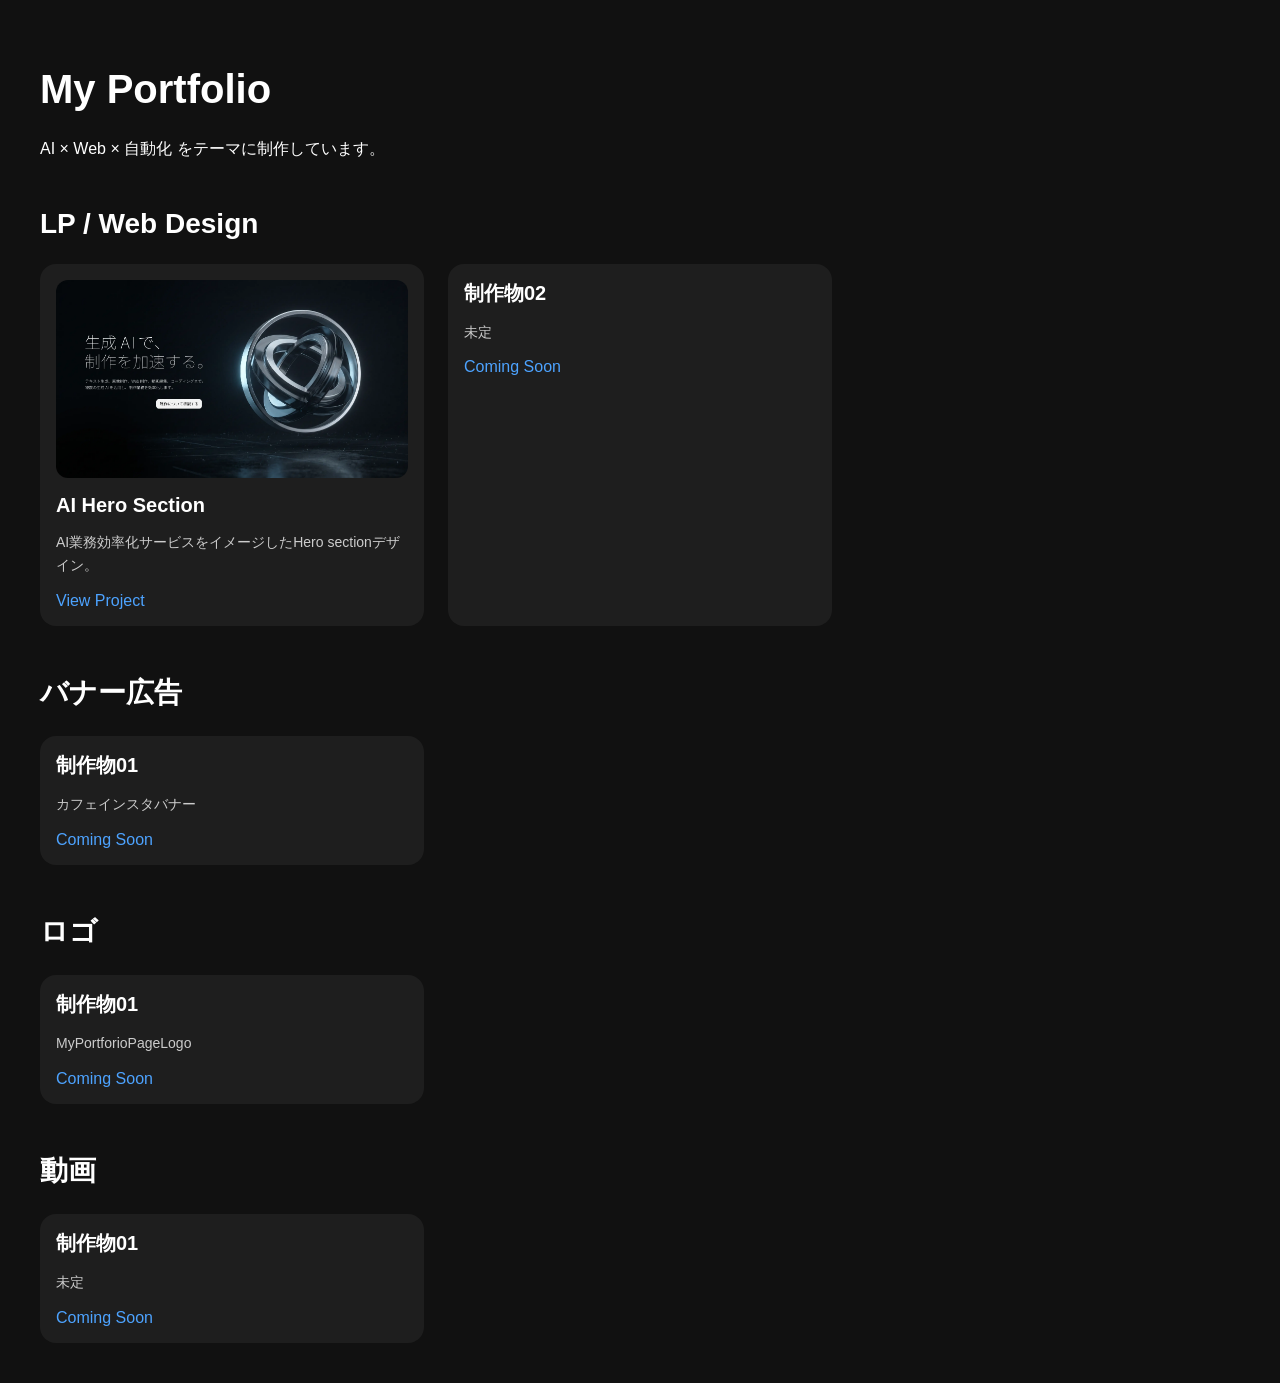
==== index.html @ 08ebc043 "Update index.html" ====
<!DOCTYPE html>
<html lang="ja">
<head>
  <meta charset="UTF-8">
  <meta name="viewport" content="width=device-width, initial-scale=1.0">
  <title>My Portfolio</title>

  <link rel="stylesheet" href="style.css">
</head>

<body>

  <h1>My Portfolio</h1>

  <p>
    AI × Web × 自動化 をテーマに制作しています。
  </p>

  <section class="work-section">
    <h2>LP / Web Design</h2>

    <div class="category-box">
    
      <div class="work-grid">

        <div class="work-card">
          <div class="thumb-box">
            <img src="./works/hero-section-01/hero-thumb.webp" alt="AI Hero Section">
          </div>

          <h3>AI Hero Section</h3>

          <p>
            AI業務効率化サービスをイメージしたHero sectionデザイン。
          </p>

          <a href="./works/hero-section-01/">
            View Project
          </a>
        </div>

        <div class="work-card">
          <h3>制作物02</h3>
          <p>未定</p>
          <a href="#">Coming Soon</a>
        </div>

      </div>
      
    </div>
      
  </section>

  <section class="work-section">
    <h2>バナー広告</h2>

    <div class="category-box">

      <div class="work-grid">

        <div class="work-card">
          <h3>制作物01</h3>
          <p>カフェインスタバナー</p>
          <a href="#">Coming Soon</a>
        </div>
      
      </div>
        
    </div>

  </section>

  <section class="work-section">
    <h2>ロゴ</h2>

    <div class="category-box">

      <div class="work-grid">

        <div class="work-card">
          <h3>制作物01</h3>
          <p>MyPortforioPageLogo</p>
          <a href="#">Coming Soon</a>
        </div>
      
      </div>

    </div>

  </section>

  <section class="work-section">
    <h2>動画</h2>

    <div class="category-box">

      <div class="work-grid">

        <div class="work-card">
          <h3>制作物01</h3>
          <p>未定</p>
          <a href="#">Coming Soon</a>
        </div>

      </div>

    </div>

  </section>
  

</body>
</html>
---- style.css ----
body {
  font-family: Arial, sans-serif;
  background: #111;
  color: white;
  margin: 0;
  padding: 40px;
}

h1 {
  font-size: 40px;
}

a {
  color: #4da3ff;
}

.work-section {
  margin-top: 48px;
}

.work-section h2 {
  font-size: 28px;
  margin-bottom: 24px;
}

.work-grid {
  display: grid;
  grid-template-columns: repeat(3, 1fr);
  gap: 24px;
}

.work-card {
  background: #1e1e1e;
  border-radius: 16px;
  padding: 16px;
  overflow: hidden;
}

.thumb-box {
  width: 100%;
  aspect-ratio: 16 / 9;
  overflow: hidden;
  border-radius: 12px;
  background: #222;
  margin-bottom: 16px;
}

.thumb-box img {
  width: 100%;
  height: 100%;
  object-fit: cover;
  display: block;
}

.work-card h3 {
  font-size: 20px;
  margin: 0 0 8px;
}

.work-card p {
  font-size: 14px;
  line-height: 1.7;
  color: #ccc;
}

.work-card a {
  color: #4da3ff;
  text-decoration: none;
}

@media (max-width: 900px) {
  .work-grid {
    grid-template-columns: repeat(2, 1fr);
  }
}

@media (max-width: 600px) {
  .work-grid {
    grid-template-columns: 1fr;
  }
}
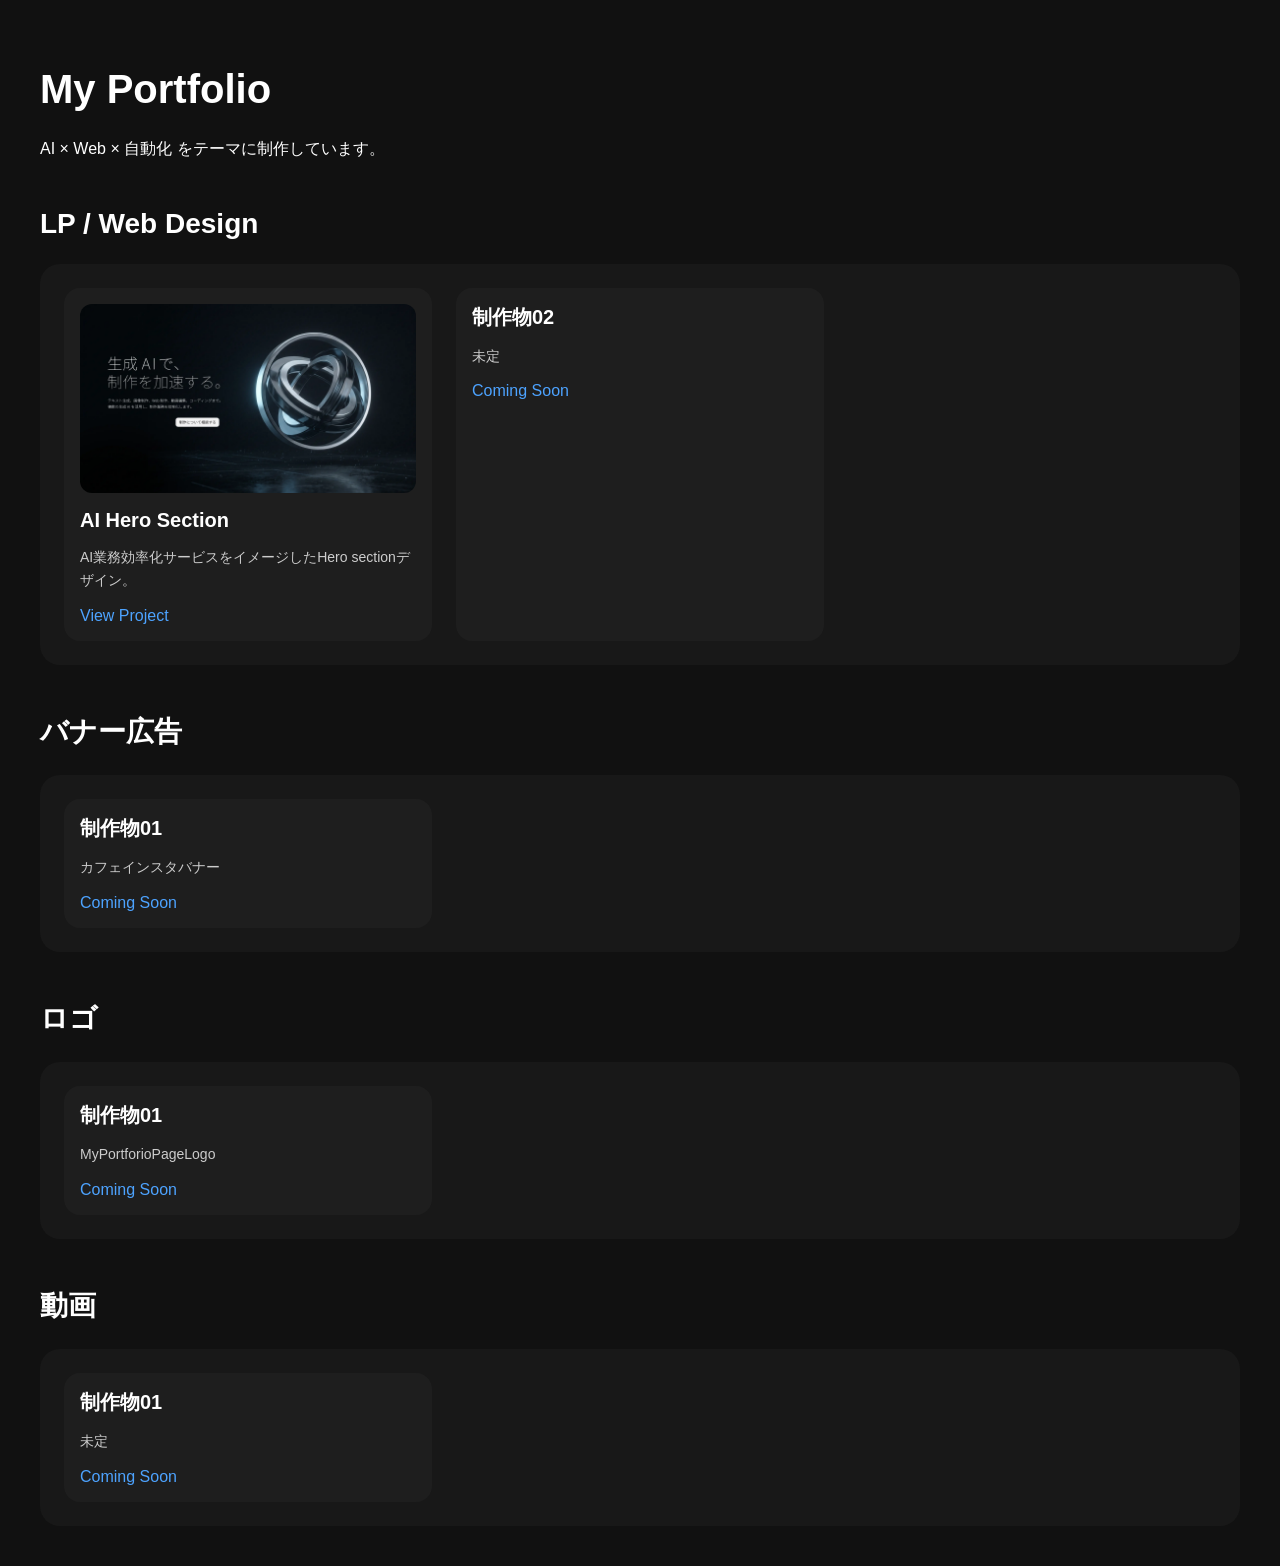
==== commit bb209494: "Update index.html" ====
--- a/index.html
+++ b/index.html
@@ -20,7 +20,6 @@
     <h2>LP / Web Design</h2>
 
     <div class="category-box">
-    
       <div class="work-grid">
 
         <div class="work-card">
@@ -29,14 +28,9 @@
           </div>
 
           <h3>AI Hero Section</h3>
+          <p>AI業務効率化サービスをイメージしたHero sectionデザイン。</p>
 
-          <p>
-            AI業務効率化サービスをイメージしたHero sectionデザイン。
-          </p>
-
-          <a href="./works/hero-section-01/">
-            View Project
-          </a>
+          <a href="./works/hero-section-01/">View Project</a>
         </div>
 
         <div class="work-card">
@@ -46,9 +40,7 @@
         </div>
 
       </div>
-      
     </div>
-      
   </section>
 
   <section class="work-section">
--- a/style.css
+++ b/style.css
@@ -21,6 +21,12 @@
 .work-section h2 {
   font-size: 28px;
   margin-bottom: 24px;
+}
+
+.category-box {
+  background: #181818;
+  border-radius: 20px;
+  padding: 24px;
 }
 
 .work-grid {
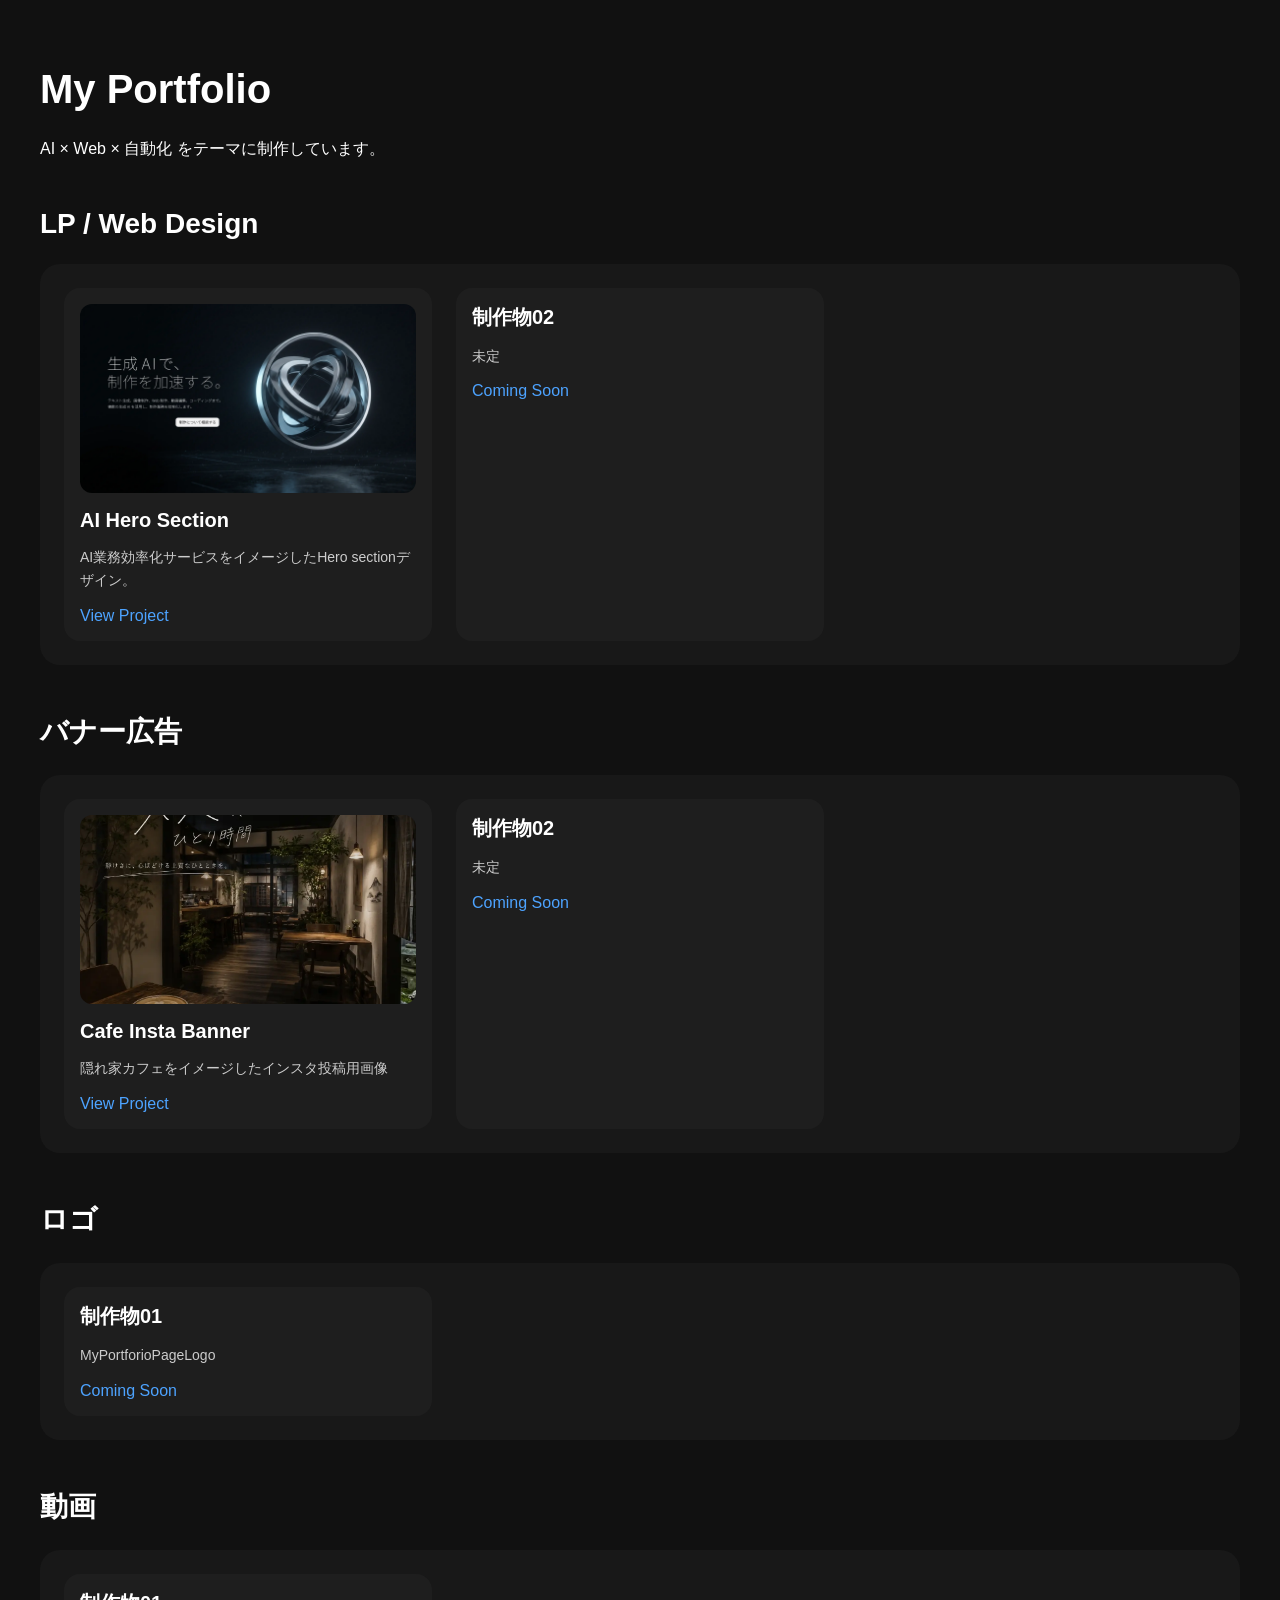
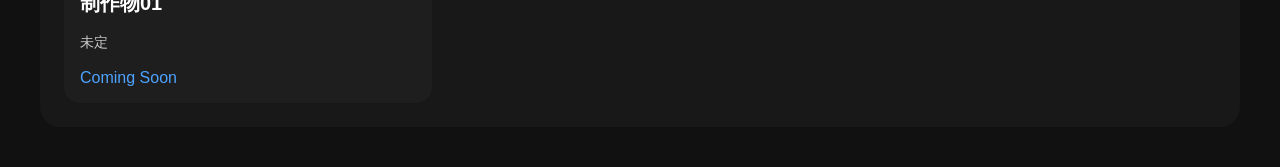
==== commit e7e4a822: "Update index.html" ====
--- a/index.html
+++ b/index.html
@@ -47,15 +47,24 @@
     <h2>バナー広告</h2>
 
     <div class="category-box">
-
       <div class="work-grid">
 
         <div class="work-card">
-          <h3>制作物01</h3>
-          <p>カフェインスタバナー</p>
+          <div class="thumb-box">
+            <img src="./works/banner-service-01/Insta_banner_cafe.webp" alt="Cafe Insta Banner">
+          </div>
+
+          <h3>Cafe Insta Banner</h3>
+          <p>隠れ家カフェをイメージしたインスタ投稿用画像</p>
+          <a href="./works/banner-service-01/">View Project</a>
+        </div>
+      
+        <div class="work-card">
+          <h3>制作物02</h3>
+          <p>未定</p>
           <a href="#">Coming Soon</a>
         </div>
-      
+
       </div>
         
     </div>
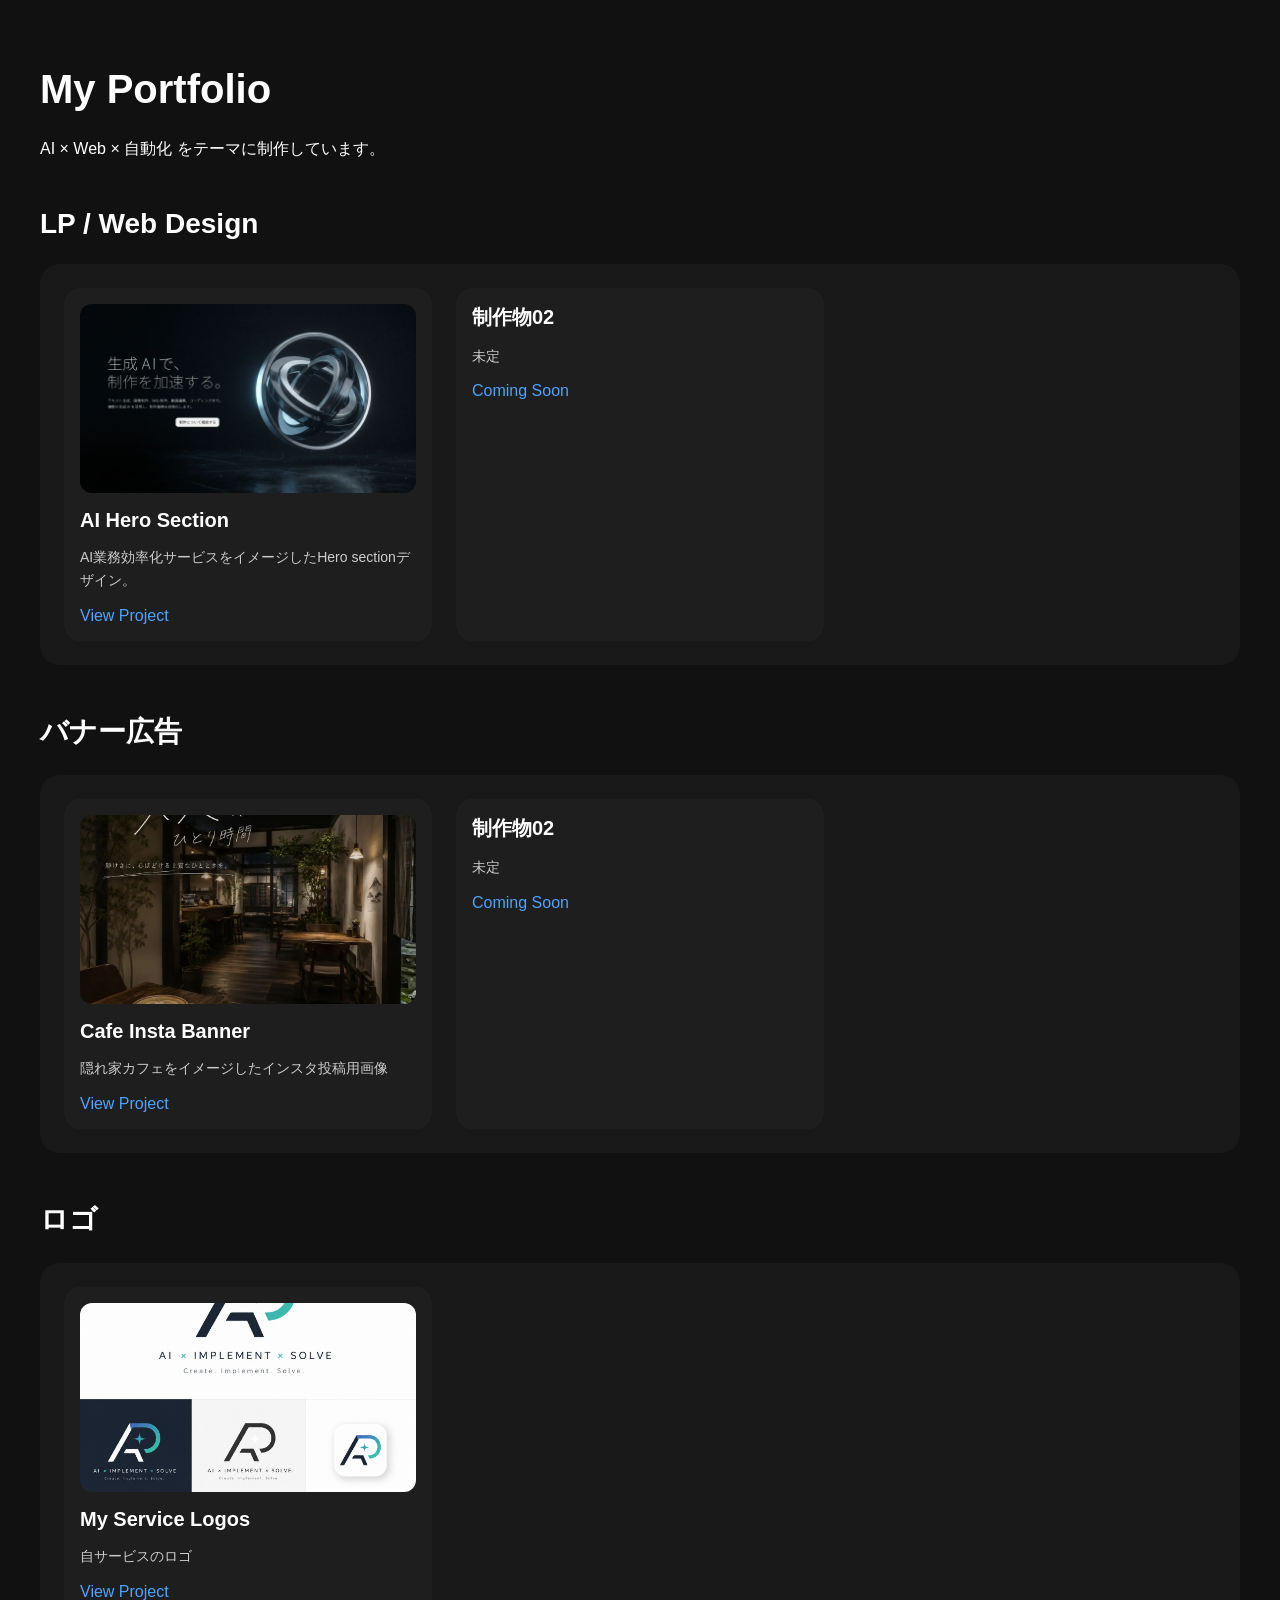
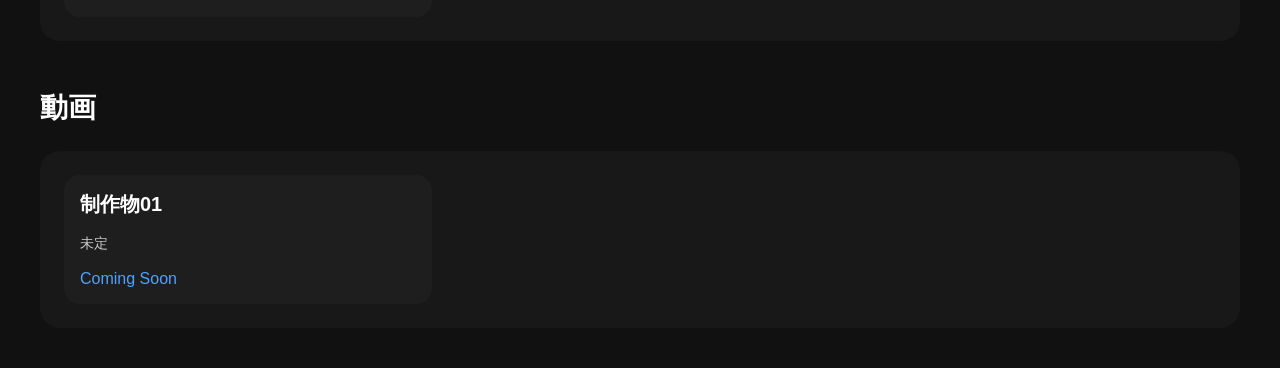
==== commit 23d7d549: "Update index.html" ====
--- a/index.html
+++ b/index.html
@@ -5,6 +5,10 @@
   <meta name="viewport" content="width=device-width, initial-scale=1.0">
   <title>My Portfolio</title>
 
+  <!-- favicon -->
+  <link rel="icon" href="/portfolio-site/icon/favicon.ico" sizes="any">
+  <link rel="icon" href="/portfolio-site/icon/favicon.svg" type="image/svg+xml">
+  
   <link rel="stylesheet" href="style.css">
 </head>
 
@@ -79,11 +83,15 @@
       <div class="work-grid">
 
         <div class="work-card">
-          <h3>制作物01</h3>
-          <p>MyPortforioPageLogo</p>
-          <a href="#">Coming Soon</a>
+          <div class="thumb-box">
+            <img src="./works/logos-myicon-01/MyServiceLogo.png" alt="My Service Logos">
+          </div>
+
+          <h3>My Service Logos</h3>
+          <p>自サービスのロゴ</p>
+          <a href="./works/logos-myicon-01/">View Project</a>
         </div>
-      
+       
       </div>
 
     </div>
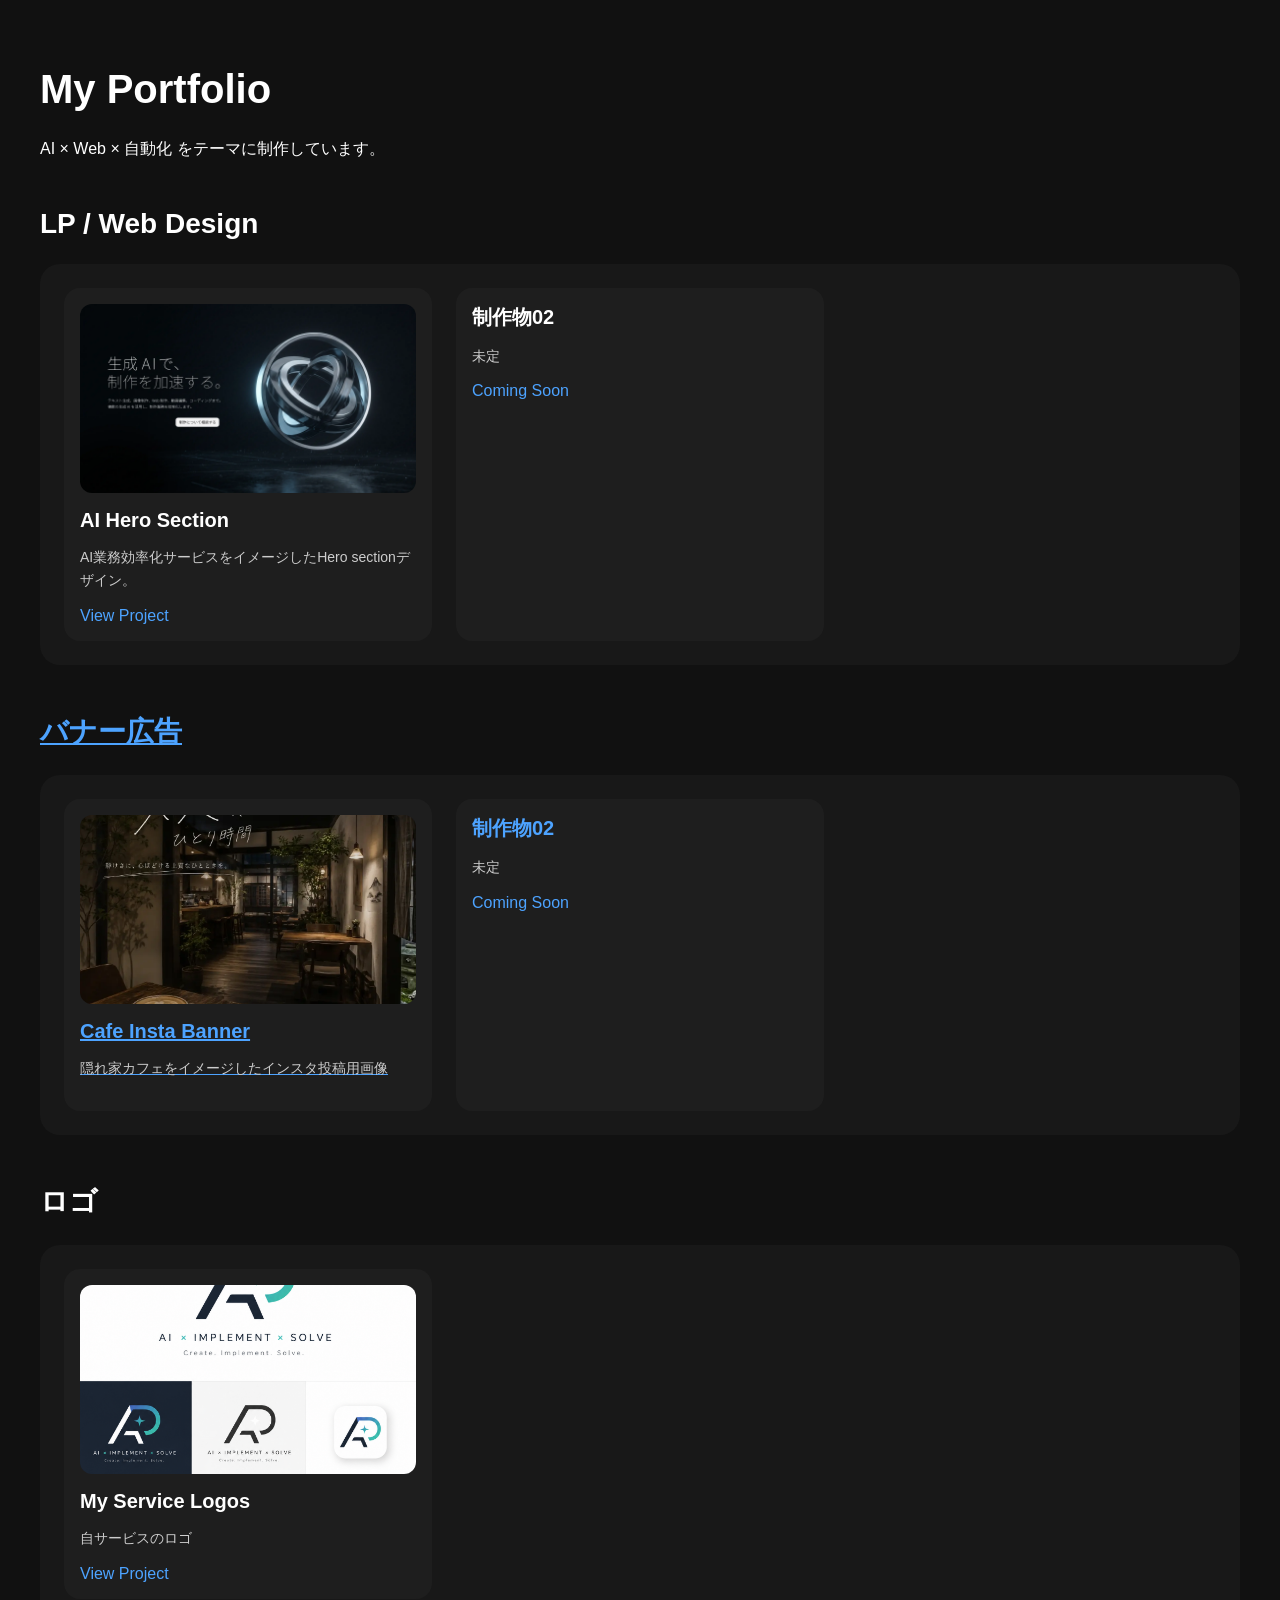
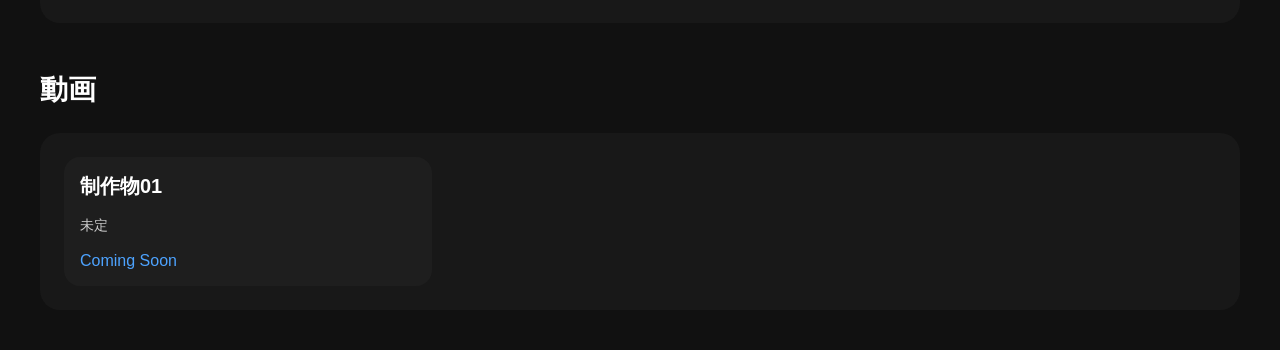
==== commit e7c19862: "Update index.html" ====
--- a/index.html
+++ b/index.html
@@ -47,6 +47,7 @@
     </div>
   </section>
 
+  <a href="./works/banner-service-01/">
   <section class="work-section">
     <h2>バナー広告</h2>
 
@@ -60,7 +61,7 @@
 
           <h3>Cafe Insta Banner</h3>
           <p>隠れ家カフェをイメージしたインスタ投稿用画像</p>
-          <a href="./works/banner-service-01/">View Project</a>
+          <!--<a href="./works/banner-service-01/">View Project</a>-->
         </div>
       
         <div class="work-card">
@@ -74,6 +75,7 @@
     </div>
 
   </section>
+  </a>  
 
   <section class="work-section">
     <h2>ロゴ</h2>
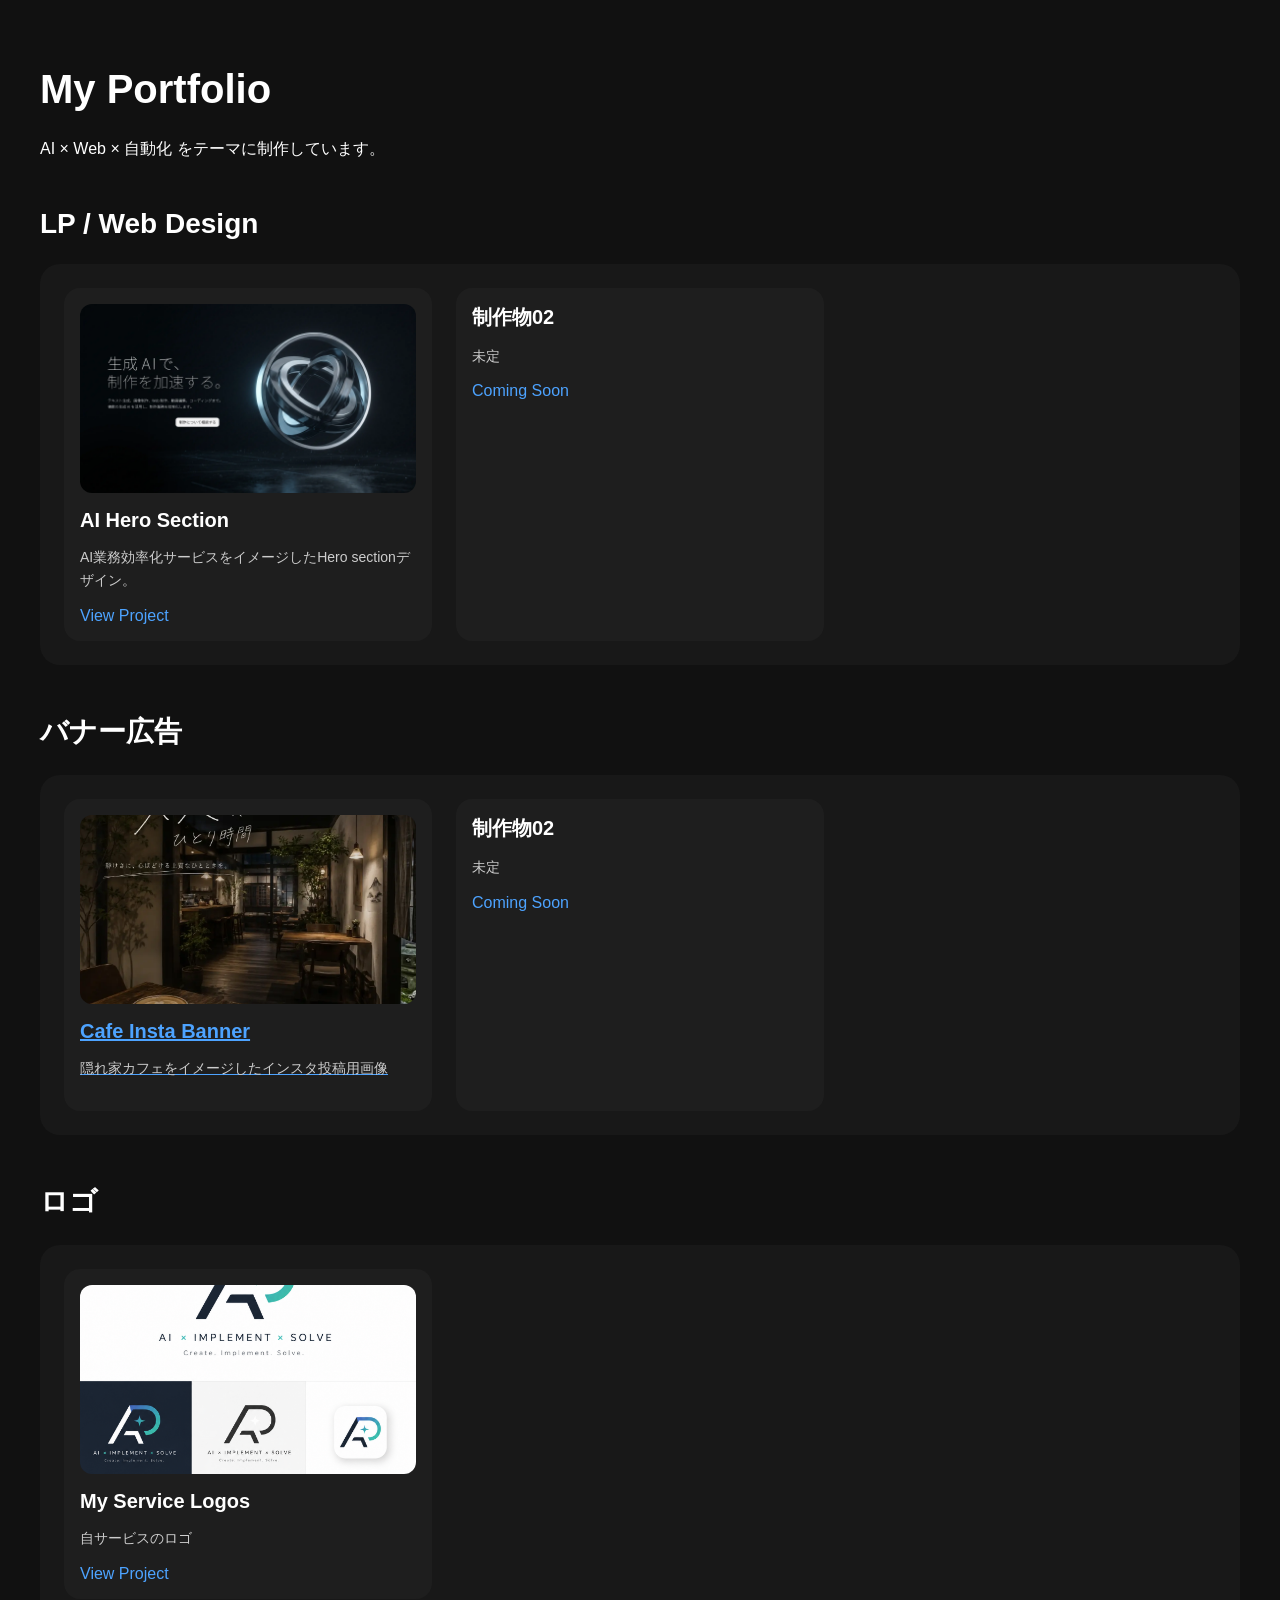
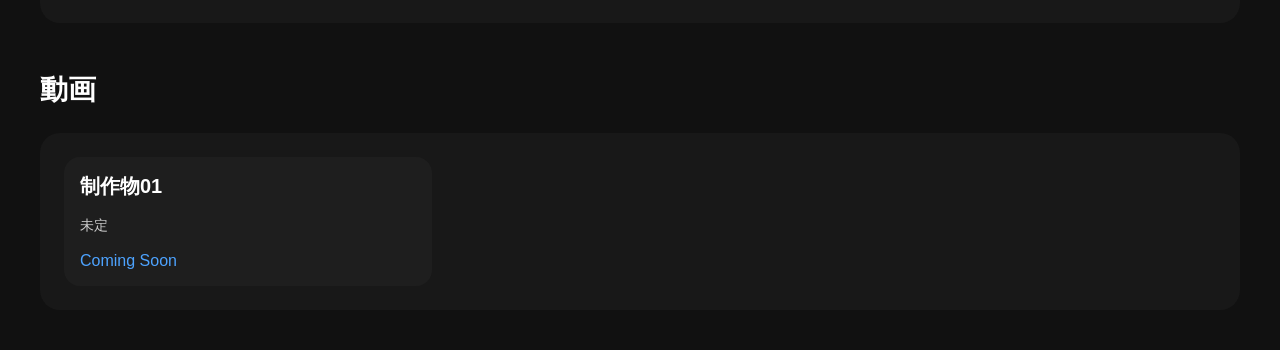
==== commit 5a95f724: "Update index.html" ====
--- a/index.html
+++ b/index.html
@@ -47,13 +47,13 @@
     </div>
   </section>
 
-  <a href="./works/banner-service-01/">
   <section class="work-section">
     <h2>バナー広告</h2>
 
     <div class="category-box">
       <div class="work-grid">
 
+        <a href="./works/banner-service-01/">
         <div class="work-card">
           <div class="thumb-box">
             <img src="./works/banner-service-01/Insta_banner_cafe.webp" alt="Cafe Insta Banner">
@@ -63,6 +63,7 @@
           <p>隠れ家カフェをイメージしたインスタ投稿用画像</p>
           <!--<a href="./works/banner-service-01/">View Project</a>-->
         </div>
+        </a>
       
         <div class="work-card">
           <h3>制作物02</h3>
@@ -75,7 +76,6 @@
     </div>
 
   </section>
-  </a>  
 
   <section class="work-section">
     <h2>ロゴ</h2>
